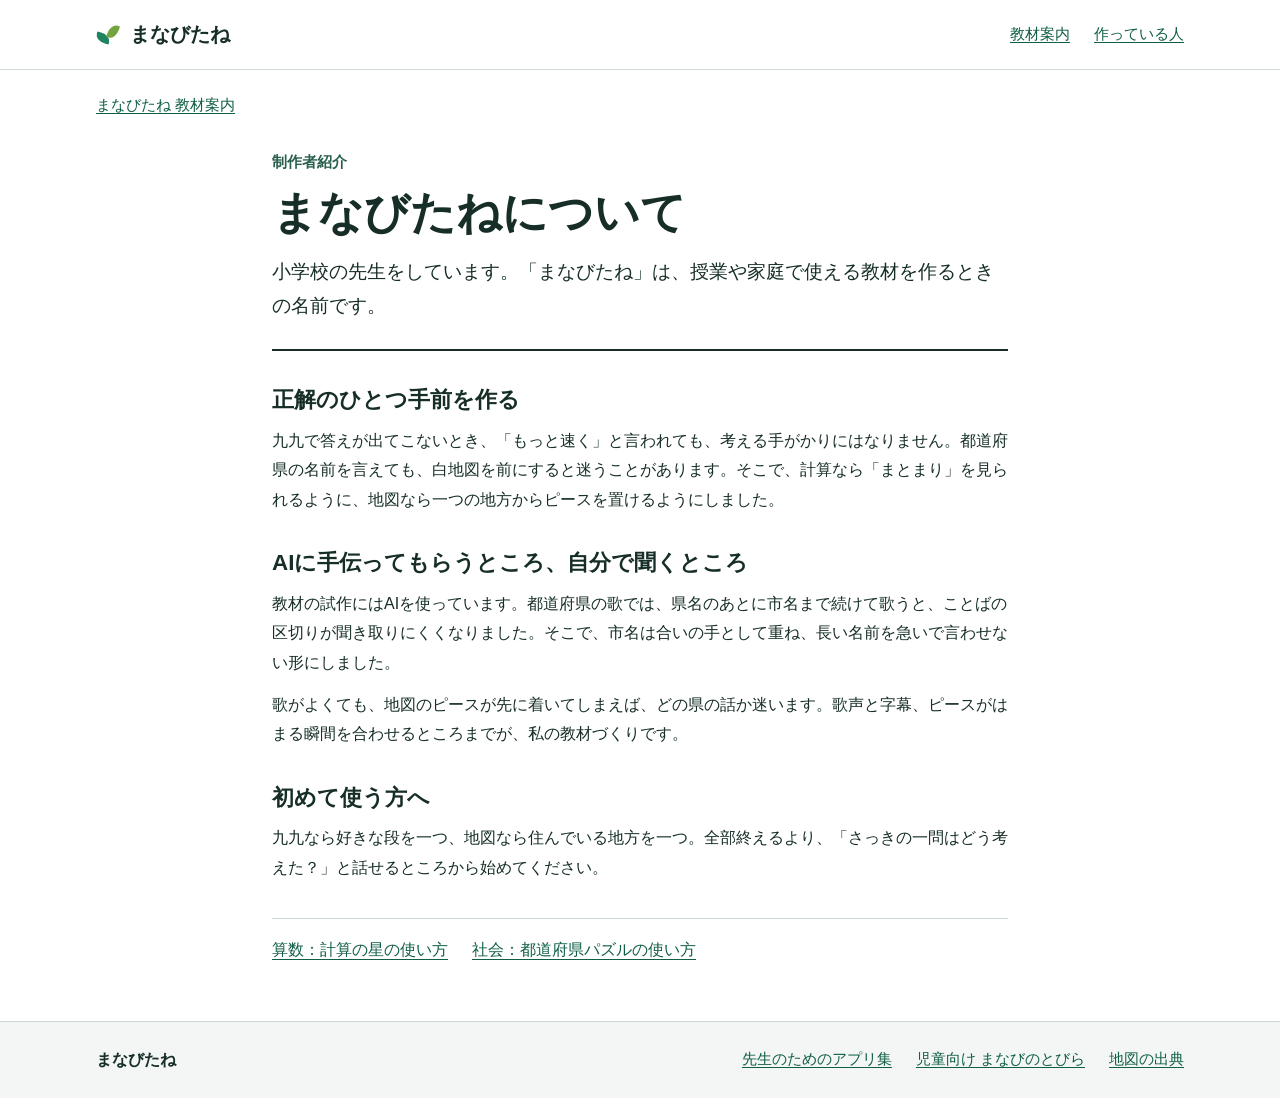
==== guide/about.html @ 366db538 "Publish Manabitane teaching guides and creator profile" ====
<!doctype html>
<html lang="ja"><head><meta charset="utf-8"><meta name="viewport" content="width=device-width, initial-scale=1">
<title>まなびたねとは｜小学校の先生とAIの教材づくり</title><meta name="description" content="まなびたねは、小学校の先生がAIを活用して教材を作るときの活動名です。県の歌の聞き取りやパズルの操作など、作り手がどこを見て作り直したかを紹介します。"><link rel="canonical" href="https://manabitane.jp/guide/about.html">
<meta property="og:type" content="website"><meta property="og:site_name" content="まなびたね"><meta property="og:locale" content="ja_JP"><meta property="og:title" content="まなびたねとは｜小学校の先生とAIの教材づくり"><meta property="og:description" content="まなびたねは、小学校の先生がAIを活用して教材を作るときの活動名です。県の歌の聞き取りやパズルの操作など、作り手がどこを見て作り直したかを紹介します。"><meta property="og:url" content="https://manabitane.jp/guide/about.html"><meta property="og:image" content="https://manabitane.jp/guide/assets/cover-maker.jpg"><link rel="stylesheet" href="guide.css"><script type="application/ld+json">{"@context":"https://schema.org","@type":"ProfilePage","name":"まなびたねとは｜小学校の先生とAIの教材づくり","description":"まなびたねは、小学校の先生がAIを活用して教材を作るときの活動名です。県の歌の聞き取りやパズルの操作など、作り手がどこを見て作り直したかを紹介します。","url":"https://manabitane.jp/guide/about.html","inLanguage":"ja","mainEntity":{"@type":"Person","name":"まなびたね","jobTitle":"小学校教員","url":"https://manabitane.jp/guide/about.html"}}</script></head>
<body><a class="skip" href="#main">本文へ</a><header class="top"><div class="wrap bar"><a class="brand" href="index.html"><i aria-hidden="true"></i>まなびたね</a><nav aria-label="主なページ"><a href="index.html#materials">教材案内</a><a href="about.html" aria-current="page">作っている人</a></nav></div></header>
<main id="main"><div class="crumb wrap"><a href="index.html">まなびたね 教材案内</a></div><article class="reading"><header><small>制作者紹介</small><h1>まなびたねについて</h1><p class="lede">小学校の先生をしています。「まなびたね」は、授業や家庭で使える教材を作るときの名前です。</p></header><h2>正解のひとつ手前を作る</h2><p>九九で答えが出てこないとき、「もっと速く」と言われても、考える手がかりにはなりません。都道府県の名前を言えても、白地図を前にすると迷うことがあります。そこで、計算なら「まとまり」を見られるように、地図なら一つの地方からピースを置けるようにしました。</p><h2>AIに手伝ってもらうところ、自分で聞くところ</h2><p>教材の試作にはAIを使っています。都道府県の歌では、県名のあとに市名まで続けて歌うと、ことばの区切りが聞き取りにくくなりました。そこで、市名は合いの手として重ね、長い名前を急いで言わせない形にしました。</p><p>歌がよくても、地図のピースが先に着いてしまえば、どの県の話か迷います。歌声と字幕、ピースがはまる瞬間を合わせるところまでが、私の教材づくりです。</p><h2>初めて使う方へ</h2><p>九九なら好きな段を一つ、地図なら住んでいる地方を一つ。全部終えるより、「さっきの一問はどう考えた？」と話せるところから始めてください。</p><div class="related"><a href="keisan.html">算数：計算の星の使い方</a><a href="todofuken.html">社会：都道府県パズルの使い方</a></div></article></main>
<footer><div class="wrap foot"><strong>まなびたね</strong><a href="https://manabitane.jp/apli_portal/">先生のためのアプリ集</a><a href="https://manabitane.jp/manabinotobira/">児童向け まなびのとびら</a><a href="assets/map-notice.txt">地図の出典</a></div></footer></body></html>
---- guide/guide.css ----
*{box-sizing:border-box}
:root{--ink:#162e27;--green:#17694d;--rule:#cfdad1;font-family:"Yu Gothic Medium","Hiragino Kaku Gothic ProN",Meiryo,sans-serif;color:var(--ink);background:#fff}
body{margin:0;font-size:1rem;line-height:1.85;overflow-wrap:anywhere}
.wrap{width:min(100% - 3rem,68rem);margin-inline:auto}
a{color:#105e47;text-underline-offset:.22em;text-decoration-thickness:1px}
a:hover{text-decoration-thickness:2px}
:focus-visible{outline:3px solid #a84b1e;outline-offset:4px}
.skip:not(:focus){position:absolute;clip-path:inset(100%);width:1px;height:1px;overflow:hidden}
.top{border-bottom:1px solid var(--rule)}
.bar,.foot,nav,.related{display:flex;align-items:center;gap:1.5rem;flex-wrap:wrap}
.bar{justify-content:space-between;min-height:4.3rem}
.brand{display:inline-flex;align-items:center;gap:.6rem;font-size:1.22rem;font-weight:800;text-decoration:none;color:var(--ink)}
.brand i{width:1.5rem;height:1.2rem;display:inline-block;position:relative}
.brand i::before,.brand i::after{content:"";position:absolute;width:.85rem;height:.6rem;background:#218360;border-radius:0 80% 0 80%;transform:rotate(14deg);top:.5rem}
.brand i::after{right:0;top:.15rem;transform:rotate(-72deg);background:#74a43e}
nav a,.foot a,.crumb a{font-size:.92rem}
.mast{position:relative;background:#e3f3e8;border-bottom:1px solid #bed5c6;overflow:hidden}
.mast-inner{position:relative;min-height:19rem;display:flex;align-items:center}
.mast-copy{position:relative;z-index:1;max-width:61%;padding:2.8rem 0}
.kicker,small{font-size:.91rem;font-weight:700;color:#285e4d}
h1,h2,h3,p{margin:0}
.mast h1{margin:.35rem 0 .75rem;font-size:4.6rem;line-height:1.16;color:#163e32}
.mast p{font-size:1.12rem;margin-bottom:1rem}
.hero-art{position:absolute;right:0;top:0;height:100%;width:36%;isolation:isolate;pointer-events:none}
.hero-art img{display:block;position:absolute;object-fit:contain}
.piece{width:50%;right:0;bottom:9%;transform:rotate(0deg)}
.starship{width:45%;top:9%;left:0;border-radius:18%;transform:rotate(-9deg);box-shadow:4px 6px 0 #b2d4bf}
.times{position:absolute;right:6%;top:2%;font:700 5.4rem/1.3 Georgia,serif;color:#507559}
.library{padding-block:2.7rem 1.2rem}
h2{font-size:1.65rem;line-height:1.5;margin-bottom:1rem}
.product{display:grid;align-items:center;grid-template-columns:5rem minmax(0,1fr) auto;gap:1.5rem;padding:1.15rem .15rem;text-decoration:none;color:var(--ink);border-top:1px solid var(--rule)}
.product:last-child{border-bottom:1px solid var(--rule)}
.product img{width:5rem;height:5rem;object-fit:contain;border-radius:8px}
.product h3{font-size:1.32rem;line-height:1.55}
.product p{color:#45564e}
.geo small{color:#864527}
.more{font-size:.94rem;text-decoration:underline;text-underline-offset:.22em;color:var(--green)}
.product:hover h3,.product:focus-visible h3{text-decoration:underline;text-underline-offset:.16em}
.extra{padding:1rem 0 3.5rem}.extra h2{font-size:1.25rem;margin-bottom:.3rem}
.crumb{margin-top:1.25rem}
.reading{max-width:46rem;width:calc(100% - 3rem);margin:1.7rem auto 3.5rem}
.reading header{border-bottom:2px solid var(--ink);padding-bottom:1.6rem}
.reading h1{font-size:2.8rem;line-height:1.33;line-break:strict;margin:.4rem 0 .8rem}
.subname{font-size:1.1rem;display:block;color:var(--green);margin-top:.4rem}
.reading .lede{font-size:1.16rem}.reading p+p{margin-top:.75rem}
.reading h2{margin:2rem 0 .55rem;font-size:1.4rem}
.action{display:inline-block;padding:.55rem 1.2rem;background:var(--green);color:white;text-decoration:none;border-radius:5px;margin-top:1rem;font-weight:bold}
.action:hover{background:#114f39}
.related{margin-top:2.25rem;padding-top:1rem;border-top:1px solid var(--rule)}
.example{margin:1rem 0;padding:1.2rem;background:#eef6f1;border-left:4px solid var(--green)}
.groups{display:flex;flex-wrap:wrap;gap:.6rem;margin-bottom:.7rem}
.groups span{font:bold 1rem/1.6 system-ui;display:block;border:1px solid #849e8f;border-radius:50%;padding:.3rem .5rem;color:#187652;background:#fff}
figcaption{font-size:1rem}
footer{background:#f3f6f4;border-top:1px solid var(--rule);padding:1.45rem 0}
.foot strong{margin-right:auto}
@media(max-width:640px){.wrap{width:calc(100% - 2rem)}.bar{min-height:3.7rem;gap:.35rem}.brand{font-size:1.05rem;gap:.28rem}nav{gap:.7rem}nav a{font-size:.88rem}.mast-inner{min-height:17rem}.mast-copy{max-width:100%;padding:1.6rem 0}.mast h1{font-size:3rem;margin-top:.45rem}.mast p{font-size:1rem;max-width:23rem}.hero-art{width:4.7rem;right:0;height:4.5rem;top:.6rem}.times{display:none}.starship{width:50%}.piece{width:47%;bottom:5%}.library{padding-top:1.8rem}.product{grid-template-columns:3.8rem 1fr;gap:.7rem}.product img{width:3.6rem;height:3.6rem}.product h3{font-size:1.15rem}.product p{font-size:.96rem}.more{display:none}.reading{width:calc(100% - 2rem)}.reading h1{font-size:2.05rem}.related,.foot{gap:.55rem 1rem}.foot strong{flex-basis:100%}.extra{padding-bottom:2rem}}
@media(max-width:360px){.hero-art{width:3.5rem;height:3.4rem}.mast h1{font-size:2.65rem}.foot{align-items:start}}
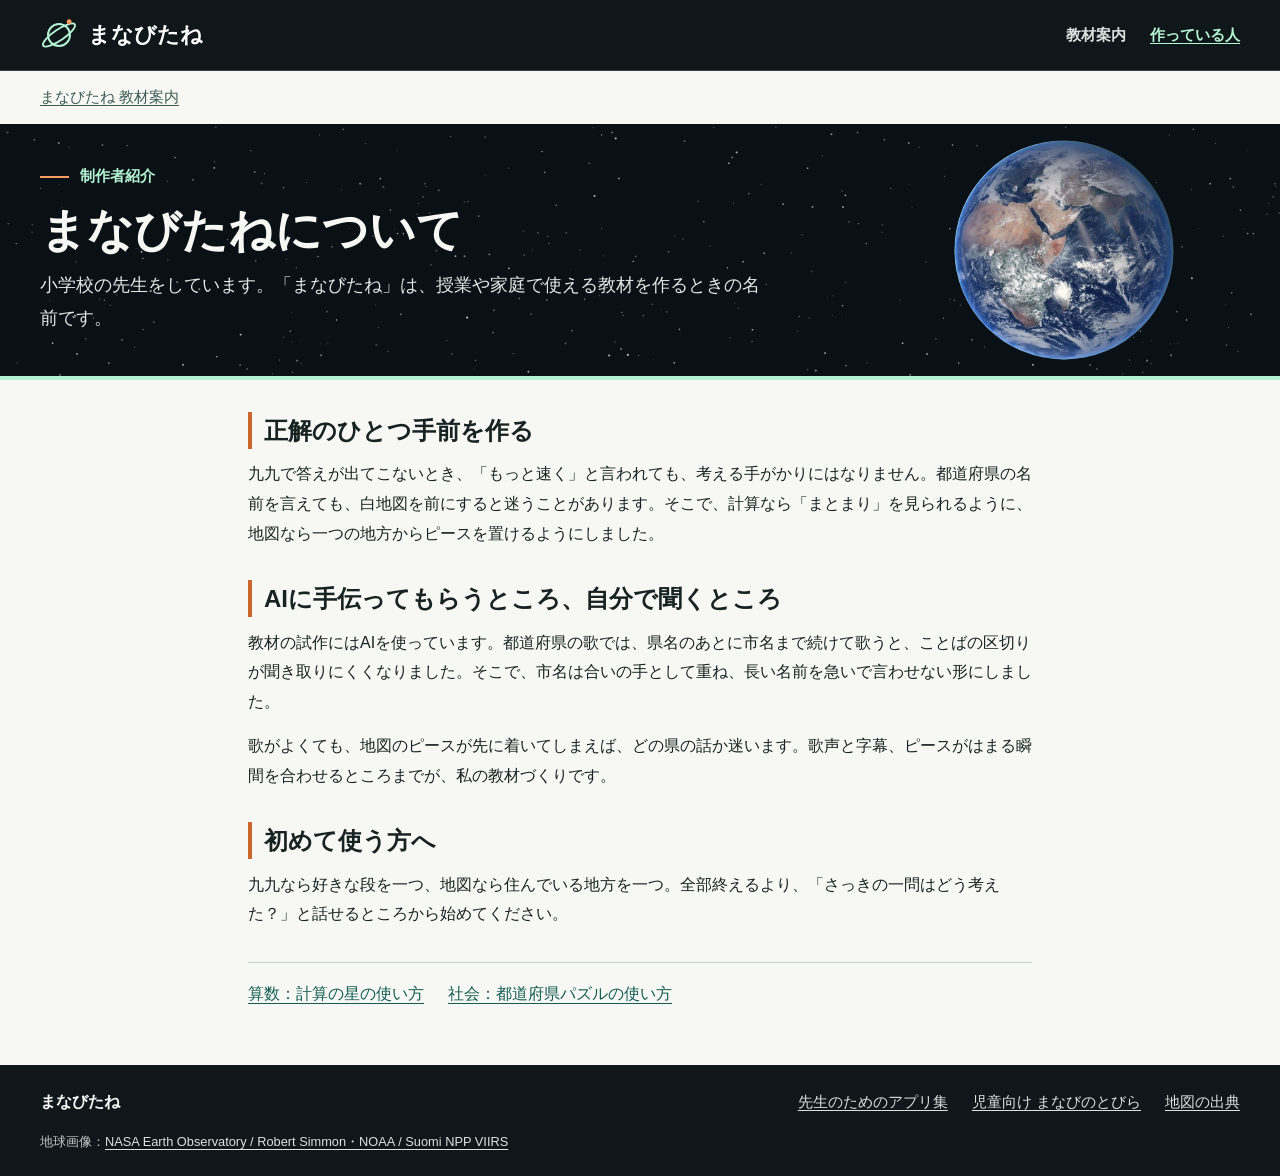
==== commit 3dabf2b1: "Give the teaching guides an Earth observatory design" ====
--- a/guide/about.html
+++ b/guide/about.html
@@ -1,7 +1,7 @@
 <!doctype html>
 <html lang="ja"><head><meta charset="utf-8"><meta name="viewport" content="width=device-width, initial-scale=1">
 <title>まなびたねとは｜小学校の先生とAIの教材づくり</title><meta name="description" content="まなびたねは、小学校の先生がAIを活用して教材を作るときの活動名です。県の歌の聞き取りやパズルの操作など、作り手がどこを見て作り直したかを紹介します。"><link rel="canonical" href="https://manabitane.jp/guide/about.html">
-<meta property="og:type" content="website"><meta property="og:site_name" content="まなびたね"><meta property="og:locale" content="ja_JP"><meta property="og:title" content="まなびたねとは｜小学校の先生とAIの教材づくり"><meta property="og:description" content="まなびたねは、小学校の先生がAIを活用して教材を作るときの活動名です。県の歌の聞き取りやパズルの操作など、作り手がどこを見て作り直したかを紹介します。"><meta property="og:url" content="https://manabitane.jp/guide/about.html"><meta property="og:image" content="https://manabitane.jp/guide/assets/cover-maker.jpg"><link rel="stylesheet" href="guide.css"><script type="application/ld+json">{"@context":"https://schema.org","@type":"ProfilePage","name":"まなびたねとは｜小学校の先生とAIの教材づくり","description":"まなびたねは、小学校の先生がAIを活用して教材を作るときの活動名です。県の歌の聞き取りやパズルの操作など、作り手がどこを見て作り直したかを紹介します。","url":"https://manabitane.jp/guide/about.html","inLanguage":"ja","mainEntity":{"@type":"Person","name":"まなびたね","jobTitle":"小学校教員","url":"https://manabitane.jp/guide/about.html"}}</script></head>
-<body><a class="skip" href="#main">本文へ</a><header class="top"><div class="wrap bar"><a class="brand" href="index.html"><i aria-hidden="true"></i>まなびたね</a><nav aria-label="主なページ"><a href="index.html#materials">教材案内</a><a href="about.html" aria-current="page">作っている人</a></nav></div></header>
+<meta property="og:type" content="website"><meta property="og:site_name" content="まなびたね"><meta property="og:locale" content="ja_JP"><meta property="og:title" content="まなびたねとは｜小学校の先生とAIの教材づくり"><meta property="og:description" content="まなびたねは、小学校の先生がAIを活用して教材を作るときの活動名です。県の歌の聞き取りやパズルの操作など、作り手がどこを見て作り直したかを紹介します。"><meta property="og:url" content="https://manabitane.jp/guide/about.html"><meta property="og:image" content="https://manabitane.jp/guide/assets/cover-maker.jpg"><meta name="theme-color" content="#10171a"><link rel="stylesheet" href="orbital.css"><script type="application/ld+json">{"@context":"https://schema.org","@type":"ProfilePage","name":"まなびたねとは｜小学校の先生とAIの教材づくり","description":"まなびたねは、小学校の先生がAIを活用して教材を作るときの活動名です。県の歌の聞き取りやパズルの操作など、作り手がどこを見て作り直したかを紹介します。","url":"https://manabitane.jp/guide/about.html","inLanguage":"ja","mainEntity":{"@type":"Person","name":"まなびたね","jobTitle":"小学校教員","url":"https://manabitane.jp/guide/about.html"}}</script></head>
+<body class="view-about"><a class="skip" href="#main">本文へ</a><header class="top"><div class="wrap bar"><a class="brand" href="index.html"><svg aria-hidden="true" width="38" height="38" viewBox="0 0 40 40" fill="none"><circle cx="20" cy="20" r="11.6" stroke="currentColor" stroke-width="2"/><ellipse cx="20" cy="20" rx="20" ry="5.7" transform="rotate(-34 20 20)" stroke="currentColor" stroke-width="2"/><circle cx="30.7" cy="6.1" r="2.6" fill="#ff9a62"/></svg>まなびたね</a><nav aria-label="主なページ"><a href="index.html#materials">教材案内</a><a href="about.html" aria-current="page">作っている人</a></nav></div></header>
 <main id="main"><div class="crumb wrap"><a href="index.html">まなびたね 教材案内</a></div><article class="reading"><header><small>制作者紹介</small><h1>まなびたねについて</h1><p class="lede">小学校の先生をしています。「まなびたね」は、授業や家庭で使える教材を作るときの名前です。</p></header><h2>正解のひとつ手前を作る</h2><p>九九で答えが出てこないとき、「もっと速く」と言われても、考える手がかりにはなりません。都道府県の名前を言えても、白地図を前にすると迷うことがあります。そこで、計算なら「まとまり」を見られるように、地図なら一つの地方からピースを置けるようにしました。</p><h2>AIに手伝ってもらうところ、自分で聞くところ</h2><p>教材の試作にはAIを使っています。都道府県の歌では、県名のあとに市名まで続けて歌うと、ことばの区切りが聞き取りにくくなりました。そこで、市名は合いの手として重ね、長い名前を急いで言わせない形にしました。</p><p>歌がよくても、地図のピースが先に着いてしまえば、どの県の話か迷います。歌声と字幕、ピースがはまる瞬間を合わせるところまでが、私の教材づくりです。</p><h2>初めて使う方へ</h2><p>九九なら好きな段を一つ、地図なら住んでいる地方を一つ。全部終えるより、「さっきの一問はどう考えた？」と話せるところから始めてください。</p><div class="related"><a href="keisan.html">算数：計算の星の使い方</a><a href="todofuken.html">社会：都道府県パズルの使い方</a></div></article></main>
-<footer><div class="wrap foot"><strong>まなびたね</strong><a href="https://manabitane.jp/apli_portal/">先生のためのアプリ集</a><a href="https://manabitane.jp/manabinotobira/">児童向け まなびのとびら</a><a href="assets/map-notice.txt">地図の出典</a></div></footer></body></html>
+<footer><div class="wrap foot"><strong>まなびたね</strong><a href="https://manabitane.jp/apli_portal/">先生のためのアプリ集</a><a href="https://manabitane.jp/manabinotobira/">児童向け まなびのとびら</a><a href="assets/map-notice.txt">地図の出典</a></div><div class="wrap credits">地球画像：<a href="https://science.nasa.gov/resource/blue-marble-eastern-hemisphere/">NASA Earth Observatory / Robert Simmon・NOAA / Suomi NPP VIIRS</a></div></footer></body></html>
--- a/guide/orbital.css
+++ b/guide/orbital.css
@@ -0,0 +1,111 @@
+*{box-sizing:border-box}
+:root{--space:#10171a;--night:#0a1116;--snow:#f7f8f4;--ink:#172322;--mint:#b5f4d3;--orange:#ff9a62;--line:#c7d0cb;--mono:ui-monospace,Consolas,monospace;font-family:"Yu Gothic Medium","Hiragino Kaku Gothic ProN",Meiryo,sans-serif;color:var(--ink);background:var(--snow)}
+body{margin:0;line-height:1.85;overflow-wrap:anywhere}
+h1,h2,h3,p,figure{margin:0}
+a{color:#125c51;text-underline-offset:.22em}
+a:focus-visible{outline:3px solid #e26724;outline-offset:4px}
+.skip{position:absolute;z-index:5;background:white;padding:.6em}
+.skip:not(:focus){clip-path:inset(100%);width:1px;height:1px;overflow:hidden}
+.wrap{width:min(calc(100% - 5rem),75rem);margin-inline:auto}
+.top,footer{background:var(--space);color:#f5f8f5}
+.top{border-bottom:1px solid #344043}
+.bar,.foot,.related,.hero-links,.section-head,.extra,nav{display:flex;align-items:center;gap:1.5rem}
+.bar{justify-content:space-between;min-height:4.4rem}
+.brand{display:inline-flex;align-items:center;gap:.65rem;color:#fff;text-decoration:none;font-weight:800;font-size:1.35rem}
+.brand svg{color:var(--mint)}
+nav a,.foot a,.credits a{color:#d9e2df}
+nav a{display:inline-block;text-decoration:none;padding:.55rem 0;font-weight:700;font-size:.95rem}
+nav a:hover,nav a[aria-current]{color:var(--mint);text-decoration:underline}
+.mast{background:var(--night) url("assets/star-field.png") repeat;position:relative;color:#f6faf7;overflow:hidden;border-bottom:4px solid var(--mint)}
+.mast-inner{position:relative;display:flex;align-items:center;min-height:28rem}
+.mast-copy{z-index:1;position:relative;max-width:52%;padding:2.4rem 0 2.8rem}
+.eyebrow,.index-mark,.plate-code,.instrument figcaption{font:700 .82rem/1.4 var(--mono);letter-spacing:0}
+.eyebrow{display:inline-flex;align-items:center;gap:.6rem;color:#38635a}
+.mast .eyebrow{color:var(--mint)}
+.eyebrow i{display:inline-block;width:1.8rem;height:2px;background:var(--orange)}
+.mast h1{font-weight:900;font-size:5.6rem;line-height:1.24;margin:.55rem 0 .85rem}
+.tagline{font-size:1.22rem;font-weight:bold}
+.lead{margin:.45rem 0 1.35rem;color:#c4d1d1;font-size:1.02rem}
+.hero-links{gap:1.25rem;flex-wrap:wrap}
+.hero-links a:not(.action){color:#ecf7f3;font-weight:700;font-size:.96rem}
+.action{display:inline-block;border:1px solid transparent;border-radius:3px;background:var(--orange);color:#29180e;text-decoration:none;font-weight:800;padding:.65rem 1.45rem}
+.action:hover{background:#ffc49b}.action:active{transform:translateY(1px)}
+.instrument{position:absolute;right:0;top:50%;transform:translateY(-50%);width:min(51%,38rem);margin:0;pointer-events:none}
+.glass{position:relative;aspect-ratio:600/480}
+.dial{width:100%;height:100%;display:block}
+.planet{position:absolute;width:60%;height:auto;left:20%;top:50%;transform:translateY(-50%);clip-path:circle(45.65%);display:block}
+.instrument figcaption{position:absolute;bottom:4%;right:2%;background:var(--night);padding:.2rem .4rem;color:#c4d8d7;font-size:.75rem}
+.instrument figcaption span{color:var(--orange)}.instrument figcaption b{font-weight:400;color:#a9bab9}
+.library{padding-block:2.65rem 1rem}
+.section-head{justify-content:space-between;align-items:flex-end;margin-bottom:1.35rem}
+.section-head h2,.extra h2{font-size:2rem;line-height:1.4}
+.index-mark{color:#49615d}
+.products{display:grid;grid-template-columns:repeat(2,minmax(0,1fr));gap:1.3rem}
+.product{display:block;text-decoration:none;color:inherit;border-top:3px solid var(--accent);border-bottom:1px solid var(--line)}
+.calc{--accent:#bc6334}.geo{--accent:#297363}
+.plate{position:relative;background-color:#172a38;overflow:hidden;isolation:isolate;height:9.5rem}
+.plate::before{position:absolute;content:"";inset:0;opacity:.4;background-image:linear-gradient(#90a7ac33 1px,transparent 1px),linear-gradient(90deg,#90a7ac33 1px,transparent 1px);background-size:28px 28px}
+.plate-code{position:absolute;top:1rem;left:1.2rem;color:#f6d1ae;z-index:1}
+.plate img{position:absolute;height:85%;width:auto;right:8%;top:9%;object-fit:contain}
+.calc .plate img{border-radius:20%;transform:rotate(-9deg)}
+.formula{position:absolute;left:1.2rem;bottom:.22rem;color:#f7d0ae;font:500 4.35rem/1.25 var(--mono)}
+.geo .plate{background-color:#163e3a}.geo .formula,.geo .plate-code{color:#c2f5dc}
+.geo .plate img{height:100%;right:9%;top:0}
+.card-copy{padding:1rem .2rem 1.25rem}
+.card-copy small{font-weight:700;font-size:.9rem;color:#506360}
+.card-copy h3{font-size:1.45rem;line-height:1.5;margin:.16rem 0}
+.card-copy p{color:#394b48}
+.more{display:inline-block;font-weight:700;text-decoration:underline;text-underline-offset:.2em;margin-top:.45rem;color:#185d50}
+.product:hover .more{color:#913f1e}.product:hover .plate{outline:2px solid var(--accent);outline-offset:-2px}
+.extra{justify-content:space-between;gap:2.3rem;padding-top:1.8rem;padding-bottom:3rem}
+.extra h2{font-size:1.45rem}.extra>a{flex-shrink:0;font-weight:700}
+.crumb{padding:.8rem 0;font-size:.91rem}.crumb a{color:#3c5b56}
+.reading{padding-bottom:3.5rem;--article-art:url("assets/earth-viirs.webp");--art-size:15rem}
+.view-keisan .reading{--article-art:url("assets/math.png");--art-size:11rem}
+.view-todofuken .reading{--article-art:url("assets/japan-atlas.webp");--art-size:15rem}
+.reading header{position:relative;isolation:isolate;overflow:hidden;background:var(--night) url("assets/star-field.png");color:var(--snow);padding:2.4rem max(2.5rem,calc((100% - 75rem)/2)) 2.6rem;border-bottom:4px solid var(--mint)}
+.reading header::after{content:"";position:absolute;z-index:-1;right:max(5%,calc((100% - 68rem)/2));top:50%;width:var(--art-size);aspect-ratio:1;transform:translateY(-50%);background:var(--article-art) center/contain no-repeat}
+.view-about .reading header::after{clip-path:circle(45.65%)}
+.view-keisan .reading header::after{border-radius:20%;transform:translateY(-50%) rotate(-9deg)}
+.reading header small{display:block;color:var(--mint);font-size:.96rem;font-weight:bold}
+.reading header small::before{content:"";display:inline-block;width:1.8rem;height:2px;margin-right:.7rem;vertical-align:middle;background:var(--orange)}
+.reading header h1{max-width:78%;font-size:2.9rem;line-height:1.38;margin:.45rem 0}
+.reading .subname{display:block;font-size:1rem;line-height:1.6;color:var(--mint)}
+.reading .lede{max-width:min(66%,46rem);color:#dfe9e5;font-size:1.1rem}
+.reading .action{margin-top:1rem}
+.reading>h2,.reading>p,.reading>.example,.reading>.related{width:min(calc(100% - 5rem),49rem);margin-inline:auto}
+.reading h2{font-size:1.5rem;line-height:1.55;margin-top:2rem;margin-bottom:.65rem;border-left:4px solid #cb662d;padding-left:.75rem}
+.reading p+p{margin-top:.9rem}
+.reading .example{margin-block:1rem 0;padding:1.2rem 1.3rem;background:#e6efe9;border:1px solid #c4d7cb}
+.groups{display:flex;gap:.6rem;flex-wrap:wrap;margin:0 0 .7rem}
+.groups span{padding:.1rem .6rem;color:#1e6351;border:1px solid #719889;border-radius:50%}
+.related{margin-top:2.1rem;border-top:1px solid var(--line);padding-top:1rem;flex-wrap:wrap}
+footer{padding:1.4rem 0}
+.foot{flex-wrap:wrap;gap:.75rem 1.5rem}.foot strong{margin-right:auto}
+.foot a{font-size:.95rem}.credits{font-size:.8rem;color:#becac7;margin-top:.8rem}
+@media(min-width:1500px){.mast-inner{min-height:30rem}}
+@media(max-width:900px){
+ .mast h1{font-size:4rem}.mast-inner{min-height:25rem}.mast-copy{max-width:57%}.instrument{right:-1rem;width:47%}
+ .tagline{font-size:1.05rem}.extra{align-items:flex-start}
+ .reading header h1{font-size:2.35rem;max-width:72%}.reading header::after{width:10rem}
+}
+@media(max-width:680px){
+ .wrap{width:calc(100% - 2.2rem)}.bar{min-height:3.6rem;gap:.35rem}
+ .brand{font-size:1.1rem;gap:.36rem}.brand svg{width:30px;height:30px}
+ nav{gap:.8rem}nav a{font-size:.88rem}
+ .mast-inner{display:grid;min-height:0}.mast-copy{max-width:none;padding:1.8rem 0 0}
+ .mast h1{font-size:3.45rem;margin:.35rem 0 .65rem}.tagline{font-size:1.03rem}
+ .lead{margin:.4rem 0 1rem;font-size:1rem}.hero-links{gap:1rem}.action{padding:.52rem 1.1rem}
+ .instrument{position:relative;top:auto;right:auto;width:min(100%,20rem);justify-self:center;transform:none;margin:-.15rem 0 .55rem}
+ .glass{aspect-ratio:600/400}.dial{overflow:visible}.planet{width:50%}
+ .instrument figcaption{right:-.3rem;bottom:.2rem;font-size:.71rem}
+ .library{padding-top:1.6rem}.section-head{margin-bottom:1rem}.section-head h2{font-size:1.7rem}
+ .products{grid-template-columns:1fr}.plate{height:8.1rem}.card-copy h3{font-size:1.3rem}
+ .extra{flex-direction:column;gap:.6rem;padding-block:1.1rem 2.2rem}
+ .reading header{padding:1.7rem 1.1rem 1.9rem}.reading header::after{display:none}
+ .reading header h1{font-size:2.05rem;max-width:100%}.reading .lede{max-width:100%;font-size:1rem}
+ .reading>h2,.reading>p,.reading>.example,.reading>.related{width:calc(100% - 2.2rem)}
+ .reading h2{font-size:1.28rem;margin-top:1.6rem}.related{gap:.5rem 1.1rem}
+ .foot{gap:.5rem 1rem}.foot strong{flex-basis:100%}
+}
+@media(max-width:370px){.mast h1{font-size:3rem}.brand svg{width:25px}.brand{font-size:1rem}nav{gap:.55rem}.lead br{display:none}.instrument{width:15rem}}
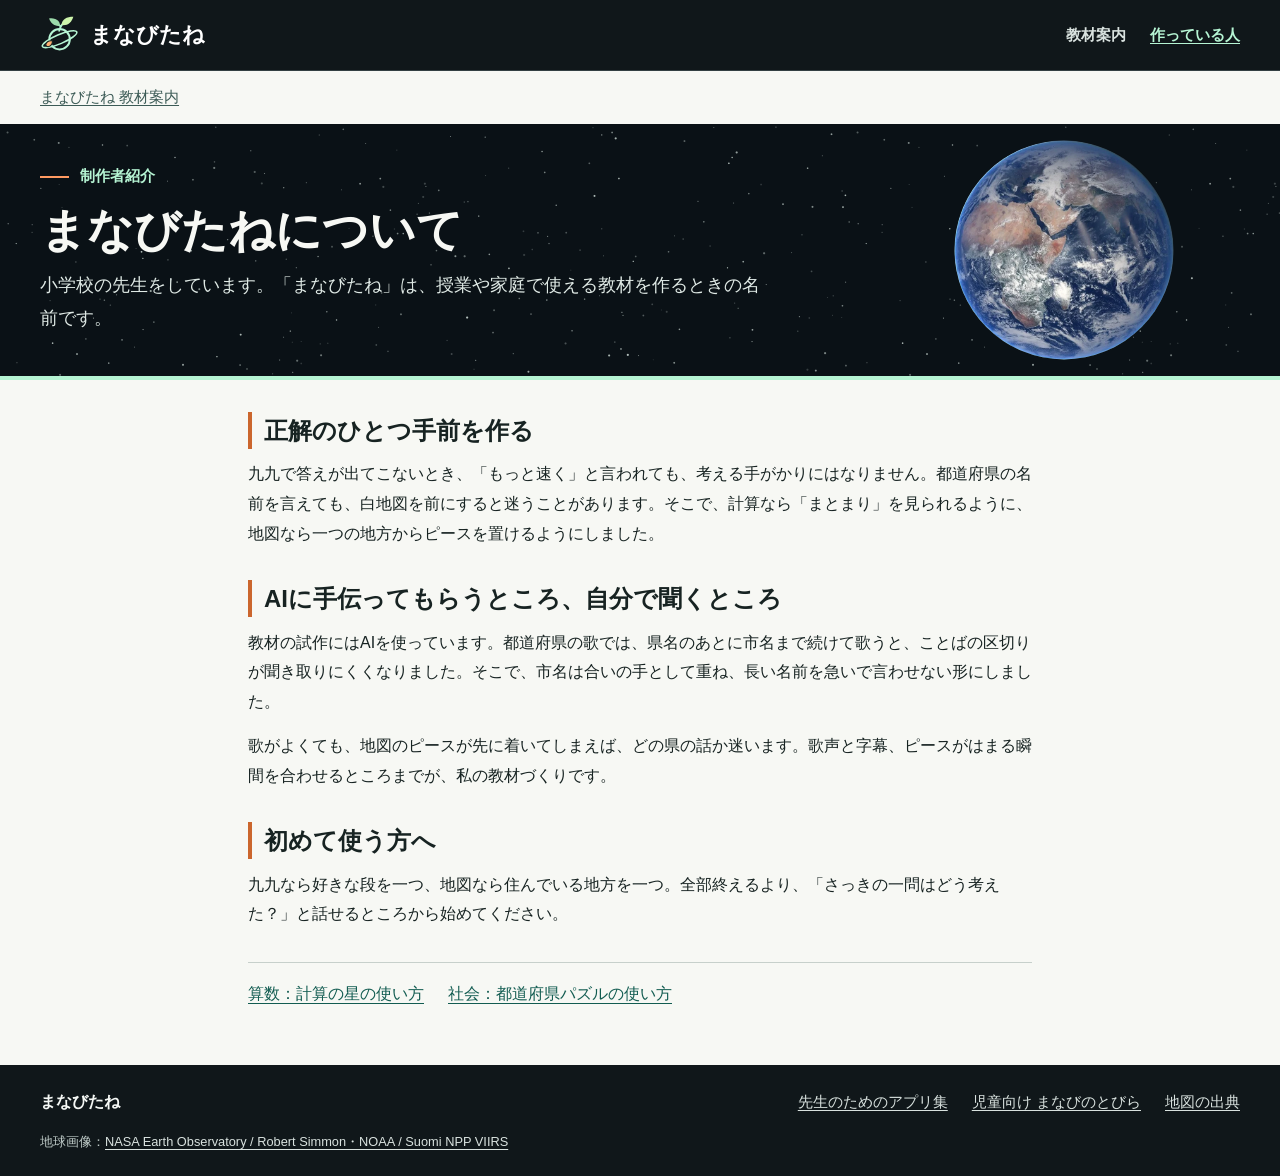
==== commit 2f409d8f: "Pair the Earth observatory with a sprouting seed" ====
--- a/guide/about.html
+++ b/guide/about.html
@@ -1,7 +1,7 @@
 <!doctype html>
 <html lang="ja"><head><meta charset="utf-8"><meta name="viewport" content="width=device-width, initial-scale=1">
 <title>まなびたねとは｜小学校の先生とAIの教材づくり</title><meta name="description" content="まなびたねは、小学校の先生がAIを活用して教材を作るときの活動名です。県の歌の聞き取りやパズルの操作など、作り手がどこを見て作り直したかを紹介します。"><link rel="canonical" href="https://manabitane.jp/guide/about.html">
-<meta property="og:type" content="website"><meta property="og:site_name" content="まなびたね"><meta property="og:locale" content="ja_JP"><meta property="og:title" content="まなびたねとは｜小学校の先生とAIの教材づくり"><meta property="og:description" content="まなびたねは、小学校の先生がAIを活用して教材を作るときの活動名です。県の歌の聞き取りやパズルの操作など、作り手がどこを見て作り直したかを紹介します。"><meta property="og:url" content="https://manabitane.jp/guide/about.html"><meta property="og:image" content="https://manabitane.jp/guide/assets/cover-maker.jpg"><meta name="theme-color" content="#10171a"><link rel="stylesheet" href="orbital.css"><script type="application/ld+json">{"@context":"https://schema.org","@type":"ProfilePage","name":"まなびたねとは｜小学校の先生とAIの教材づくり","description":"まなびたねは、小学校の先生がAIを活用して教材を作るときの活動名です。県の歌の聞き取りやパズルの操作など、作り手がどこを見て作り直したかを紹介します。","url":"https://manabitane.jp/guide/about.html","inLanguage":"ja","mainEntity":{"@type":"Person","name":"まなびたね","jobTitle":"小学校教員","url":"https://manabitane.jp/guide/about.html"}}</script></head>
-<body class="view-about"><a class="skip" href="#main">本文へ</a><header class="top"><div class="wrap bar"><a class="brand" href="index.html"><svg aria-hidden="true" width="38" height="38" viewBox="0 0 40 40" fill="none"><circle cx="20" cy="20" r="11.6" stroke="currentColor" stroke-width="2"/><ellipse cx="20" cy="20" rx="20" ry="5.7" transform="rotate(-34 20 20)" stroke="currentColor" stroke-width="2"/><circle cx="30.7" cy="6.1" r="2.6" fill="#ff9a62"/></svg>まなびたね</a><nav aria-label="主なページ"><a href="index.html#materials">教材案内</a><a href="about.html" aria-current="page">作っている人</a></nav></div></header>
+<meta property="og:type" content="website"><meta property="og:site_name" content="まなびたね"><meta property="og:locale" content="ja_JP"><meta property="og:title" content="まなびたねとは｜小学校の先生とAIの教材づくり"><meta property="og:description" content="まなびたねは、小学校の先生がAIを活用して教材を作るときの活動名です。県の歌の聞き取りやパズルの操作など、作り手がどこを見て作り直したかを紹介します。"><meta property="og:url" content="https://manabitane.jp/guide/about.html"><meta property="og:image" content="https://manabitane.jp/guide/assets/cover-maker.jpg"><meta name="theme-color" content="#10171a"><link rel="stylesheet" href="orbital.css?v=seedling"><script type="application/ld+json">{"@context":"https://schema.org","@type":"ProfilePage","name":"まなびたねとは｜小学校の先生とAIの教材づくり","description":"まなびたねは、小学校の先生がAIを活用して教材を作るときの活動名です。県の歌の聞き取りやパズルの操作など、作り手がどこを見て作り直したかを紹介します。","url":"https://manabitane.jp/guide/about.html","inLanguage":"ja","mainEntity":{"@type":"Person","name":"まなびたね","jobTitle":"小学校教員","url":"https://manabitane.jp/guide/about.html"}}</script></head>
+<body class="view-about"><a class="skip" href="#main">本文へ</a><header class="top"><div class="wrap bar"><a class="brand" href="index.html"><img class="brand-mark" src="assets/seed-orbit.svg" alt="" width="38" height="38">まなびたね</a><nav aria-label="主なページ"><a href="index.html#materials">教材案内</a><a href="about.html" aria-current="page">作っている人</a></nav></div></header>
 <main id="main"><div class="crumb wrap"><a href="index.html">まなびたね 教材案内</a></div><article class="reading"><header><small>制作者紹介</small><h1>まなびたねについて</h1><p class="lede">小学校の先生をしています。「まなびたね」は、授業や家庭で使える教材を作るときの名前です。</p></header><h2>正解のひとつ手前を作る</h2><p>九九で答えが出てこないとき、「もっと速く」と言われても、考える手がかりにはなりません。都道府県の名前を言えても、白地図を前にすると迷うことがあります。そこで、計算なら「まとまり」を見られるように、地図なら一つの地方からピースを置けるようにしました。</p><h2>AIに手伝ってもらうところ、自分で聞くところ</h2><p>教材の試作にはAIを使っています。都道府県の歌では、県名のあとに市名まで続けて歌うと、ことばの区切りが聞き取りにくくなりました。そこで、市名は合いの手として重ね、長い名前を急いで言わせない形にしました。</p><p>歌がよくても、地図のピースが先に着いてしまえば、どの県の話か迷います。歌声と字幕、ピースがはまる瞬間を合わせるところまでが、私の教材づくりです。</p><h2>初めて使う方へ</h2><p>九九なら好きな段を一つ、地図なら住んでいる地方を一つ。全部終えるより、「さっきの一問はどう考えた？」と話せるところから始めてください。</p><div class="related"><a href="keisan.html">算数：計算の星の使い方</a><a href="todofuken.html">社会：都道府県パズルの使い方</a></div></article></main>
 <footer><div class="wrap foot"><strong>まなびたね</strong><a href="https://manabitane.jp/apli_portal/">先生のためのアプリ集</a><a href="https://manabitane.jp/manabinotobira/">児童向け まなびのとびら</a><a href="assets/map-notice.txt">地図の出典</a></div><div class="wrap credits">地球画像：<a href="https://science.nasa.gov/resource/blue-marble-eastern-hemisphere/">NASA Earth Observatory / Robert Simmon・NOAA / Suomi NPP VIIRS</a></div></footer></body></html>
--- a/guide/orbital.css
+++ b/guide/orbital.css
@@ -12,7 +12,7 @@
 .bar,.foot,.related,.hero-links,.section-head,.extra,nav{display:flex;align-items:center;gap:1.5rem}
 .bar{justify-content:space-between;min-height:4.4rem}
 .brand{display:inline-flex;align-items:center;gap:.65rem;color:#fff;text-decoration:none;font-weight:800;font-size:1.35rem}
-.brand svg{color:var(--mint)}
+.brand-mark{display:block;width:2.5rem;height:2.5rem;flex:none}
 nav a,.foot a,.credits a{color:#d9e2df}
 nav a{display:inline-block;text-decoration:none;padding:.55rem 0;font-weight:700;font-size:.95rem}
 nav a:hover,nav a[aria-current]{color:var(--mint);text-decoration:underline}
@@ -34,6 +34,7 @@
 .glass{position:relative;aspect-ratio:600/480}
 .dial{width:100%;height:100%;display:block}
 .planet{position:absolute;width:60%;height:auto;left:20%;top:50%;transform:translateY(-50%);clip-path:circle(45.65%);display:block}
+.seedling{position:absolute;display:block;width:26%;height:auto;left:8%;top:53%}
 .instrument figcaption{position:absolute;bottom:4%;right:2%;background:var(--night);padding:.2rem .4rem;color:#c4d8d7;font-size:.75rem}
 .instrument figcaption span{color:var(--orange)}.instrument figcaption b{font-weight:400;color:#a9bab9}
 .library{padding-block:2.65rem 1rem}
@@ -91,13 +92,14 @@
 }
 @media(max-width:680px){
  .wrap{width:calc(100% - 2.2rem)}.bar{min-height:3.6rem;gap:.35rem}
- .brand{font-size:1.1rem;gap:.36rem}.brand svg{width:30px;height:30px}
+ .brand{font-size:1.1rem;gap:.36rem}.brand-mark{width:2rem;height:2rem}
  nav{gap:.8rem}nav a{font-size:.88rem}
  .mast-inner{display:grid;min-height:0}.mast-copy{max-width:none;padding:1.8rem 0 0}
  .mast h1{font-size:3.45rem;margin:.35rem 0 .65rem}.tagline{font-size:1.03rem}
  .lead{margin:.4rem 0 1rem;font-size:1rem}.hero-links{gap:1rem}.action{padding:.52rem 1.1rem}
  .instrument{position:relative;top:auto;right:auto;width:min(100%,20rem);justify-self:center;transform:none;margin:-.15rem 0 .55rem}
- .glass{aspect-ratio:600/400}.dial{overflow:visible}.planet{width:50%}
+ .glass{aspect-ratio:600/400}.dial{overflow:visible}.planet{width:50%;left:25%}
+ .seedling{width:28%;left:11%;top:49%}
  .instrument figcaption{right:-.3rem;bottom:.2rem;font-size:.71rem}
  .library{padding-top:1.6rem}.section-head{margin-bottom:1rem}.section-head h2{font-size:1.7rem}
  .products{grid-template-columns:1fr}.plate{height:8.1rem}.card-copy h3{font-size:1.3rem}
@@ -108,4 +110,4 @@
  .reading h2{font-size:1.28rem;margin-top:1.6rem}.related{gap:.5rem 1.1rem}
  .foot{gap:.5rem 1rem}.foot strong{flex-basis:100%}
 }
-@media(max-width:370px){.mast h1{font-size:3rem}.brand svg{width:25px}.brand{font-size:1rem}nav{gap:.55rem}.lead br{display:none}.instrument{width:15rem}}
+@media(max-width:370px){.mast h1{font-size:3rem}.brand-mark{width:1.8rem;height:1.8rem}.brand{font-size:1rem}nav{gap:.55rem}.lead br{display:none}.instrument{width:15rem}.instrument figcaption{position:static;text-align:right;background:transparent}}
